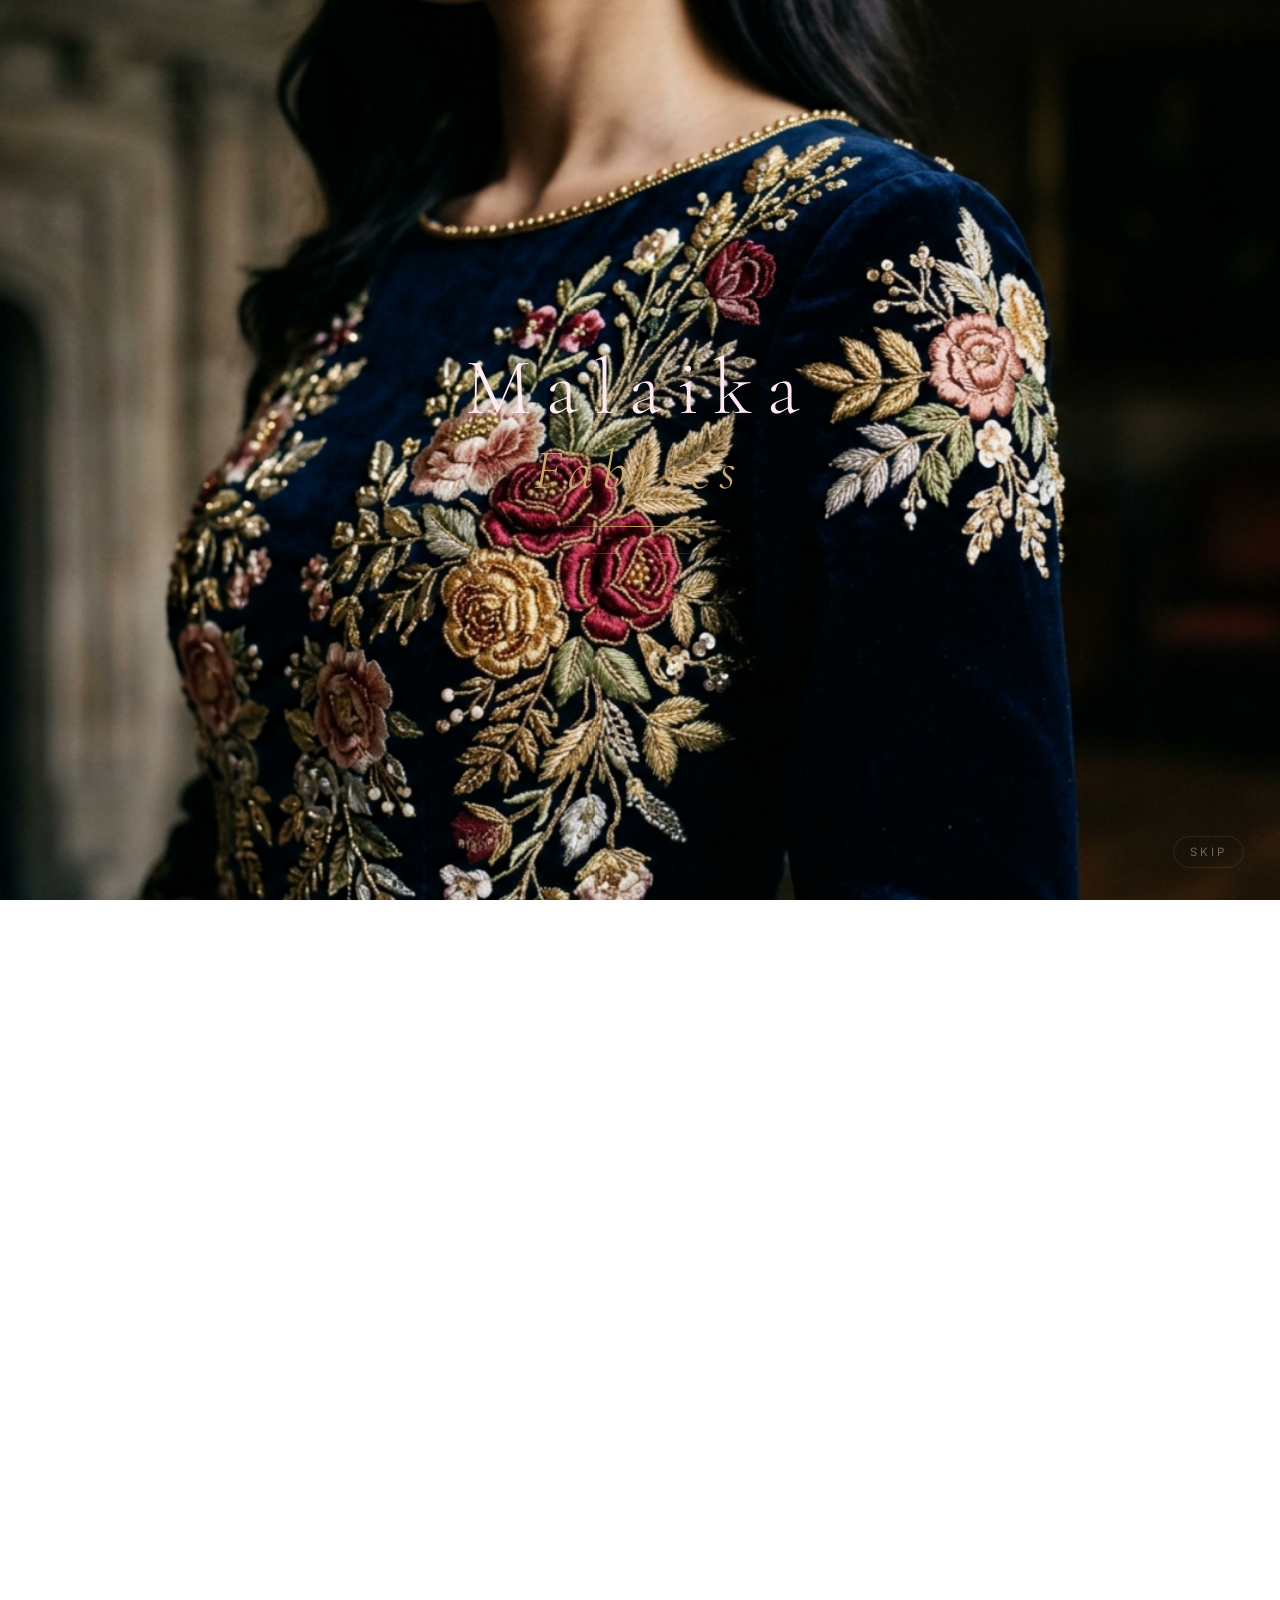
==== malaika-fabrics/index.html @ c1198654 "Add files via upload" ====
<!DOCTYPE html>
<html lang="en" dir="ltr">
<head>
  <meta charset="UTF-8" />
  <meta name="viewport" content="width=device-width, initial-scale=1.0" />
  <meta name="theme-color" content="#c94f7a" />

  <!-- SEO -->
  <title>Malaika Fabrics — Premium Women's 3-Piece Suits | Pinkest Blossom Collection</title>
  <meta name="description" content="Discover exquisite women's 3-piece suits by Malaika Fabrics. Shop our Pinkest Blossom collection of luxury embroidered, printed, and formal ensembles. Order via WhatsApp with Cash on Delivery." />
  <meta name="keywords" content="women's 3-piece suits, Pakistani fashion, embroidered suits, Malaika Fabrics, luxury women's clothing, shalwar kameez" />

  <!-- Open Graph -->
  <meta property="og:title"       content="Malaika Fabrics — Premium Women's Fashion" />
  <meta property="og:description" content="Exquisite women's 3-piece suits. Pinkest Blossom collection — crafted with luxury, worn with grace." />
  <meta property="og:type"        content="website" />
  <meta property="og:locale"      content="en_PK" />

  <!-- Preconnect Google Fonts -->
  <link rel="preconnect" href="https://fonts.googleapis.com" />
  <link rel="preconnect" href="https://fonts.gstatic.com" crossorigin />
  <link
    href="https://fonts.googleapis.com/css2?family=Cormorant+Garamond:ital,wght@0,300;0,400;0,500;1,300;1,400&family=Playfair+Display:wght@400;500;600&family=Inter:wght@300;400;500;600&display=swap"
    rel="stylesheet"
  />

  <!-- CSS — loaded in dependency order -->
  <link rel="stylesheet" href="css/variables.css" />
  <link rel="stylesheet" href="css/reset.css" />
  <link rel="stylesheet" href="css/intro.css" />
  <link rel="stylesheet" href="css/store.css" />
  <link rel="stylesheet" href="css/products.css" />
  <link rel="stylesheet" href="css/modal.css" />
  <link rel="stylesheet" href="css/order.css" />
  <link rel="stylesheet" href="css/responsive.css" />

  <!-- Favicon placeholder -->
  <link rel="icon" type="image/svg+xml" href="data:image/svg+xml,%3Csvg xmlns='http://www.w3.org/2000/svg' viewBox='0 0 32 32'%3E%3Ccircle cx='16' cy='16' r='15' fill='%23c94f7a' opacity='0.15' stroke='%23c94f7a' stroke-width='1.5'/%3E%3Ctext x='16' y='22' font-size='16' text-anchor='middle' fill='%23c94f7a' font-family='serif'%3EM%3C/text%3E%3C/svg%3E" />
</head>
<body>

<!-- ══════════════════════════════════════════════════════════
     INTRO — Full-screen animated reveal
═══════════════════════════════════════════════════════════ -->
<div id="intro" role="presentation" aria-hidden="true">
  
  <div class="intro__images" id="intro-images">
    <div class="intro__img-wrap active"><img src="assets/intro/intro_1.jpg" alt="" class="intro__img" /></div>
    <div class="intro__img-wrap"><img src="assets/intro/intro_2.jpg" alt="" class="intro__img" /></div>
    <div class="intro__img-wrap"><img src="assets/intro/intro_3.jpg" alt="" class="intro__img" /></div>
  </div>

  <!-- Ambient glow -->
  <div class="intro__glow" aria-hidden="true"></div>

  <!-- Center content -->
  <div class="intro__center">

    <!-- Elegant brand name reveal instead of logo -->
    <h1 class="intro__brand-text" aria-label="Malaika Fabrics">
      <span class="intro__brand-word">Malaika</span>
      <span class="intro__brand-word">Fabrics</span>
    </h1>

    <!-- Expanding line -->
    <div class="intro__line" aria-hidden="true"></div>

    <!-- Ornament row -->
    <div class="intro__ornament" aria-hidden="true">
      <div class="intro__ornament-line"></div>
      <div class="intro__ornament-diamond"></div>
      <div class="intro__ornament-line intro__ornament-line--right"></div>
    </div>

  </div>

  <!-- Skip button -->
  <button id="intro-skip" aria-label="Skip intro animation">Skip</button>
</div>


<!-- ══════════════════════════════════════════════════════════
     MAIN STORE
═══════════════════════════════════════════════════════════ -->
<div id="store">

  <!-- ── Navigation ── -->
  <header role="banner" class="header">
    <nav class="nav" aria-label="Main navigation">
      <a class="nav__logo" href="#" aria-label="Malaika Fabrics — Home">
        <div class="nav__logo-mark" aria-hidden="true">
          <svg viewBox="0 0 32 32" fill="none" xmlns="http://www.w3.org/2000/svg" width="20" height="20">
            <circle cx="16" cy="16" r="14" stroke="var(--theme-brand)" stroke-width="1" fill="none" opacity="0.6"/>
            <ellipse cx="16" cy="5"  rx="2" ry="4" fill="var(--theme-accent)" opacity="0.6" transform="rotate(0 16 16)"/>
            <ellipse cx="16" cy="5"  rx="2" ry="4" fill="var(--theme-accent)" opacity="0.5" transform="rotate(60 16 16)"/>
            <ellipse cx="16" cy="5"  rx="2" ry="4" fill="var(--theme-accent)" opacity="0.5" transform="rotate(120 16 16)"/>
            <ellipse cx="16" cy="5"  rx="2" ry="4" fill="var(--theme-accent)" opacity="0.4" transform="rotate(180 16 16)"/>
            <ellipse cx="16" cy="5"  rx="2" ry="4" fill="var(--theme-accent)" opacity="0.4" transform="rotate(240 16 16)"/>
            <ellipse cx="16" cy="5"  rx="2" ry="4" fill="var(--theme-accent)" opacity="0.4" transform="rotate(300 16 16)"/>
            <circle cx="16" cy="16" r="3" fill="var(--theme-brand)" opacity="0.8"/>
          </svg>
        </div>
        <span class="nav__brand">Malaika Fabrics</span>
      </a>

      <div class="nav__actions">
        <a class="nav__link" href="index.html">Home</a>
        <a class="nav__link" href="collections.html">Collections</a>
        <a class="nav__link" href="wholesale.html">Wholesale</a>
        <a class="nav__link" href="products.html">All Products</a>
        <a class="nav__link nav__link--primary" id="header-contact-wa" href="#">Contact Us</a>
      </div>
    </nav>
  </header>

  <!-- ── Hero Section ── -->
  <section class="hero" aria-label="Hero">
    
    <!-- Dynamic Slider injected via heroSlider.js -->
    <div class="hero__slider"></div>
    
    <!-- Slider Controls -->
    <div class="hero__controls">
      <button class="hero__arrow hero__arrow--prev" aria-label="Previous Outfit">
        <svg viewBox="0 0 24 24" fill="none" stroke="currentColor" stroke-width="1.5"><path d="M15 18l-6-6 6-6"/></svg>
      </button>
      <button class="hero__arrow hero__arrow--next" aria-label="Next Outfit">
        <svg viewBox="0 0 24 24" fill="none" stroke="currentColor" stroke-width="1.5"><path d="M9 18l6-6-6-6"/></svg>
      </button>
    </div>
    
    <!-- Ambient Dynamic Glow overlay -->
    <div class="hero__ambient-glow"></div>

    <!-- Floating petals decoration -->
    <div class="hero__petals" aria-hidden="true">
      <!-- Petals generated by CSS via pseudo-elements / inline styles -->
      <svg class="hero__petal" style="--petal-dur:16s;--petal-delay:0s;left:8%;width:18px;height:18px;top:-20px" viewBox="0 0 20 20" fill="none">
        <ellipse cx="10" cy="10" rx="5" ry="9" fill="#f8b4cf" opacity="0.7" transform="rotate(20 10 10)"/>
      </svg>
      <svg class="hero__petal" style="--petal-dur:19s;--petal-delay:2s;left:22%;width:12px;height:12px;top:-20px" viewBox="0 0 20 20" fill="none">
        <ellipse cx="10" cy="10" rx="5" ry="9" fill="#fcd5e5" opacity="0.6"/>
      </svg>
      <svg class="hero__petal" style="--petal-dur:14s;--petal-delay:4s;left:45%;width:22px;height:22px;top:-20px" viewBox="0 0 20 20" fill="none">
        <ellipse cx="10" cy="10" rx="5" ry="9" fill="#f08ab3" opacity="0.5" transform="rotate(-15 10 10)"/>
      </svg>
      <svg class="hero__petal" style="--petal-dur:21s;--petal-delay:1s;left:68%;width:14px;height:14px;top:-20px" viewBox="0 0 20 20" fill="none">
        <ellipse cx="10" cy="10" rx="5" ry="9" fill="#f8b4cf" opacity="0.65" transform="rotate(35 10 10)"/>
      </svg>
      <svg class="hero__petal" style="--petal-dur:17s;--petal-delay:6s;left:82%;width:20px;height:20px;top:-20px" viewBox="0 0 20 20" fill="none">
        <ellipse cx="10" cy="10" rx="5" ry="9" fill="#e06090" opacity="0.45" transform="rotate(-30 10 10)"/>
      </svg>
      <svg class="hero__petal" style="--petal-dur:23s;--petal-delay:3s;left:35%;width:10px;height:10px;top:-20px" viewBox="0 0 20 20" fill="none">
        <ellipse cx="10" cy="10" rx="5" ry="9" fill="#fcd5e5" opacity="0.55"/>
      </svg>
      <svg class="hero__petal" style="--petal-dur:15s;--petal-delay:9s;left:58%;width:16px;height:16px;top:-20px" viewBox="0 0 20 20" fill="none">
        <ellipse cx="10" cy="10" rx="5" ry="9" fill="#f8b4cf" opacity="0.6" transform="rotate(50 10 10)"/>
      </svg>
    </div>


  </section>

  <!-- ── Product Collection ── -->
  <main id="collection" role="main">
    <section class="collection" aria-label="Product collection">
      <!-- Section Header -->
      <div class="collection__header">
        <p class="collection__label">Pinkest Blossom</p>
        <h2 class="collection__title">Our 3-Piece Suits</h2>
        <p class="collection__subtitle">
          Each ensemble is thoughtfully crafted — from the delicate embroidery
          to the flowing dupatta — to make every woman feel extraordinary.
        </p>
      </div>

      <!-- Product Grid — populated by store.js -->
      <div
        class="product-grid"
        id="product-grid"
        role="list"
        aria-label="Available products"
      ></div>
    </section>
  </main>

  <!-- ── Footer ── -->
  <footer id="contact" class="footer" role="contentinfo">
    <div class="footer__3d-wrapper">
      <div class="footer__inner">
        <div class="footer__brand-col">
          <div class="footer__logo">
            <div class="footer__logo-mark" aria-hidden="true">
              <svg viewBox="0 0 28 28" fill="none" xmlns="http://www.w3.org/2000/svg" width="18" height="18">
                <circle cx="14" cy="14" r="12" stroke="var(--theme-brand)" stroke-width="1" fill="none" opacity="0.6"/>
                <ellipse cx="14" cy="5"  rx="1.8" ry="3.5" fill="var(--theme-accent)" opacity="0.7" transform="rotate(0 14 14)"/>
                <ellipse cx="14" cy="5"  rx="1.8" ry="3.5" fill="var(--theme-accent)" opacity="0.5" transform="rotate(60 14 14)"/>
                <ellipse cx="14" cy="5"  rx="1.8" ry="3.5" fill="var(--theme-accent)" opacity="0.5" transform="rotate(120 14 14)"/>
                <ellipse cx="14" cy="5"  rx="1.8" ry="3.5" fill="var(--theme-accent)" opacity="0.4" transform="rotate(180 14 14)"/>
                <ellipse cx="14" cy="5"  rx="1.8" ry="3.5" fill="var(--theme-accent)" opacity="0.4" transform="rotate(240 14 14)"/>
                <ellipse cx="14" cy="5"  rx="1.8" ry="3.5" fill="var(--theme-accent)" opacity="0.4" transform="rotate(300 14 14)"/>
              </svg>
            </div>
            <span class="footer__name">Malaika Fabrics</span>
          </div>
          <p class="footer__tagline">
            Premium women's fashion — crafted with elegance, delivered with care.
          </p>
        </div>

        <div class="footer__col">
          <p class="footer__heading">Navigation</p>
          <div class="footer__links">
            <a href="index.html" class="footer__link">Home</a>
            <a href="collections.html" class="footer__link">Collections</a>
            <a href="wholesale.html" class="footer__link">Wholesale</a>
            <a href="products.html" class="footer__link">All Products</a>
            <a href="contact.html" class="footer__link">Contact Us</a>
          </div>
        </div>

        <div class="footer__col footer__contact">
          <p class="footer__heading">Contact Us</p>
          <p>Order via WhatsApp for the fastest response.</p>
          <div class="footer__links">
            <a id="footer-email" href="mailto:hello@malaikafabrics.com" class="footer__link">hello@malaikafabrics.com</a>
            <a id="footer-wa" href="https://wa.me/923001234567" class="footer__link">WhatsApp Us</a>
          </div>
        </div>
      </div>

      <div class="footer__bottom">
        <span>© 2024 Malaika Fabrics. All rights reserved.</span>
        <span>Made with <span class="footer__heart">♥</span> for Pakistani fashion</span>
      </div>
    </div>
  </footer>

</div><!-- /store -->

<!-- ══════════════════════════════════════════════════════════
     FLOATING WHATSAPP BUTTON
═══════════════════════════════════════════════════════════ -->
<a id="floating-wa" class="floating-wa" href="#" target="_blank" rel="noopener noreferrer" aria-label="Chat with us on WhatsApp">
  <svg viewBox="0 0 24 24" fill="currentColor">
    <path d="M17.472 14.382c-.297-.149-1.758-.867-2.03-.967-.273-.099-.471-.148-.67.15-.197.297-.767.966-.94 1.164-.173.199-.347.223-.644.075-.297-.15-1.255-.463-2.39-1.475-.885-.788-1.482-1.761-1.653-2.059-.173-.297-.018-.458.13-.606.134-.133.298-.347.446-.52.149-.174.198-.298.298-.497.099-.198.05-.371-.025-.52-.075-.149-.669-1.612-.916-2.207-.242-.579-.487-.5-.669-.51-.173-.008-.371-.01-.57-.01-.198 0-.52.074-.792.372-.272.297-1.04 1.016-1.04 2.479 0 1.462 1.065 2.875 1.213 3.074.149.198 2.096 3.2 5.077 4.487.709.306 1.262.489 1.694.625.712.227 1.36.195 1.871.118.571-.085 1.758-.719 2.006-1.413.248-.694.248-1.289.173-1.413-.074-.124-.272-.198-.57-.347m-5.421 7.403h-.004a9.87 9.87 0 01-5.031-1.378l-.361-.214-3.741.98 1.002-3.649-.235-.374a9.86 9.86 0 01-1.51-5.26c.001-5.45 4.436-9.884 9.888-9.884 2.64 0 5.122 1.03 6.988 2.898a9.825 9.825 0 012.893 6.994c-.003 5.45-4.437 9.888-9.885 9.888m8.413-18.297A11.815 11.815 0 0012.05 0C5.495 0 .16 5.333.158 11.892c0 2.096.547 4.142 1.588 5.945L.057 24l6.305-1.654a11.882 11.882 0 005.683 1.448h.005c6.554 0 11.89-5.332 11.893-11.893a11.821 11.821 0 00-3.48-8.413z"/>
  </svg>
</a>


<!-- ══════════════════════════════════════════════════════════
     PRODUCT DETAIL MODAL
═══════════════════════════════════════════════════════════ -->
<div
  id="product-modal-backdrop"
  class="modal-backdrop"
  role="dialog"
  aria-modal="true"
  aria-label="Product details"
>
  <div class="modal" role="document">
    <!-- Populated dynamically by productModal.js -->
  </div>
</div>


<!-- ══════════════════════════════════════════════════════════
     ORDER FORM OVERLAY
═══════════════════════════════════════════════════════════ -->
<div
  id="order-overlay"
  class="order-overlay"
  role="dialog"
  aria-modal="true"
  aria-label="Place your order"
>
  <div class="order-panel" role="document">
    <!-- Populated dynamically by order.js -->
  </div>
</div>


<!-- ══════════════════════════════════════════════════════════
     SCRIPTS — loaded in dependency order
═══════════════════════════════════════════════════════════ -->
<script src="js/config.js"></script>
<script src="js/products.js"></script>
<script src="js/productModal.js"></script>
<script src="js/order.js"></script>
<script src="js/store.js"></script>
<script src="js/heroSlider.js"></script>
<script src="js/intro.js"></script>

<!-- Footer link update from config -->
<script>
  (function() {
    const cfg = window.MF_CONFIG;
    if (!cfg) return;
    
    const waUrl = `https://wa.me/${cfg.WHATSAPP_NUMBER_LINK}?text=${encodeURIComponent(cfg.WHATSAPP_MESSAGE)}`;

    const waLink = document.getElementById('footer-wa');
    if (waLink) {
      waLink.href = waUrl;
      waLink.textContent = cfg.WHATSAPP_NUMBER_DISPLAY;
    }
    const headerWaLink = document.getElementById('header-contact-wa');
    if (headerWaLink) {
      headerWaLink.href = waUrl;
    }
    const floatingWaLink = document.getElementById('floating-wa');
    if (floatingWaLink) {
      floatingWaLink.href = waUrl;
    }
    const emailLink = document.getElementById('footer-email');
    if (emailLink && cfg.STORE_EMAIL) {
      emailLink.href = `mailto:${cfg.STORE_EMAIL}`;
      emailLink.textContent = cfg.STORE_EMAIL;
    }
  })();
</script>

</body>
</html>
---- malaika-fabrics/css/variables.css ----
/* ============================================================
   MALAIKA FABRICS — Design Tokens
   Pinkest Blossom Theme
   ============================================================ */

:root {
  /* ── Pinkest Blossom Palette ── */
  --pink-50:  #fff5f8;
  --pink-100: #ffeaf1;
  --pink-200: #fcd5e5;
  --pink-300: #f8b4cf;
  --pink-400: #f08ab3;
  --pink-500: #e06090;
  --pink-600: #c94f7a;
  --pink-700: #a83762;

  /* ── Gold / Warm Accent ── */
  --gold-light:  #e8d5a3;
  --gold:        #c9a96e;
  --gold-dark:   #a8833a;

  /* ── Neutral / Dark ── */
  --charcoal:    #1a1218;
  --dark:        #0d0a0c;
  --gray-800:    #2d2630;
  --gray-600:    #5c525a;
  --gray-400:    #9c8fa0;
  --gray-200:    #e8e0eb;
  --gray-100:    #f5f0f7;
  --white:       #ffffff;

  /* ── Semantic Tokens ── */
  --color-bg:          var(--white);
  --color-surface:     var(--pink-50);
  --color-brand:       var(--pink-600);
  --color-brand-light: var(--pink-300);
  --color-accent:      var(--gold);
  --color-text:        var(--charcoal);
  --color-text-muted:  var(--gray-600);
  --color-border:      var(--pink-200);

  /* ── Dynamic Theme Variables (Updated by JS) ── */
  --theme-bg:          var(--pink-50);
  --theme-surface-light: var(--pink-100);
  --theme-surface-dark:  var(--charcoal);
  --theme-glow-color:  rgba(201, 79, 122, 0.22);
  --theme-glow-strong: rgba(201, 79, 122, 0.45);
  --theme-accent:      var(--gold);
  --theme-brand:       var(--pink-600);
  --theme-text-primary: var(--charcoal);
  --theme-text-secondary: var(--gray-600);
  --theme-border:      var(--pink-200);
  --theme-header-bg:   rgba(255, 235, 242, 0.88);
  --theme-header-gradient: rgba(252, 220, 233, 0.6);

  /* ── Glow ── */
  --glow-soft:   0 0 24px 0 rgba(201, 79, 122, 0.14),
                 0 0 48px 0 rgba(201, 79, 122, 0.07);
  --glow-hover:  0 0 32px 4px rgba(201, 79, 122, 0.30),
                 0 0 64px 8px rgba(201, 79, 122, 0.15),
                 0 8px 32px rgba(0, 0, 0, 0.10);

  /* ── Typography ── */
  --font-serif:     'Cormorant Garamond', 'Georgia', serif;
  --font-display:   'Playfair Display', 'Georgia', serif;
  --font-body:      'Inter', -apple-system, BlinkMacSystemFont, sans-serif;

  /* ── Spacing ── */
  --space-xs:   4px;
  --space-sm:   8px;
  --space-md:   16px;
  --space-lg:   24px;
  --space-xl:   40px;
  --space-2xl:  64px;
  --space-3xl:  96px;

  /* ── Border Radius ── */
  --radius-sm:  6px;
  --radius-md:  12px;
  --radius-lg:  20px;
  --radius-xl:  32px;
  --radius-pill: 9999px;

  /* ── Transitions ── */
  --ease-out:      cubic-bezier(0.22, 1, 0.36, 1);
  --ease-in-out:   cubic-bezier(0.45, 0, 0.55, 1);
  --ease-spring:   cubic-bezier(0.34, 1.56, 0.64, 1);
  --duration-fast: 200ms;
  --duration-mid:  350ms;
  --duration-slow: 600ms;

  /* ── Z-index Layers ── */
  --z-base:    1;
  --z-card:    10;
  --z-nav:     100;
  --z-modal:   200;
  --z-overlay: 300;
  --z-intro:   400;
}
---- malaika-fabrics/css/intro.css ----
/* ============================================================
   MALAIKA FABRICS — Animated Intro
   Premium Masked Reveal + Light Sweep + Cinematic Exit
   ============================================================ */

/* ── Intro Overlay ── */
#intro {
  position: fixed;
  inset: 0;
  z-index: 9999;
  background: var(--dark);
  display: flex;
  flex-direction: column;
  align-items: center;
  justify-content: center;
  overflow: hidden;
  will-change: clip-path, transform;
}

/* Premium exit: clip-path curtain lift + subtle depth movement
   The store is already rendered underneath — this reveals it */
#intro.intro-exit {
  animation: introExitReveal 1.2s cubic-bezier(0.65, 0, 0.35, 1) forwards;
  pointer-events: none;
}

@keyframes introExitReveal {
  0% {
    clip-path: inset(0 0 0 0);
    transform: translateY(0) scale(1);
    opacity: 1;
  }
  50% {
    clip-path: inset(0 0 40% 0);
    transform: translateY(-2%) scale(1.01);
    opacity: 0.8;
  }
  100% {
    clip-path: inset(0 0 100% 0);
    transform: translateY(-5%) scale(1.03);
    opacity: 0.3;
  }
}

/* ── Cinematic Image Sequence ── */
.intro__images {
  position: absolute;
  inset: 0;
  overflow: hidden;
  z-index: 1;
  background: var(--dark);
}

/* Base: hidden, waiting for reveal */
.intro__img-wrap {
  position: absolute;
  inset: 0;
  visibility: hidden;
  z-index: 1;
}

/* Visible state — no animation (for initial load of first image) */
.intro__img-wrap.active {
  visibility: visible;
  z-index: 2;
}

/* Premium clip-path reveal for subsequent images (applied by JS) */
.intro__img-wrap.intro-entering {
  animation: introImgClipReveal 1.3s cubic-bezier(0.65, 0, 0.35, 1) both;
}

@keyframes introImgClipReveal {
  0% {
    clip-path: inset(0 100% 0 0);
  }
  100% {
    clip-path: inset(0 0 0 0);
  }
}

/* Counter-parallax movement on the image during reveal */
.intro__img-wrap.intro-entering .intro__img {
  animation: introImgParallax 1.8s cubic-bezier(0.2, 0.8, 0.2, 1) both;
}

@keyframes introImgParallax {
  0% {
    transform: scale(1.12) translateX(4%);
  }
  100% {
    transform: scale(1.02);
  }
}

/* Exiting image: subtle shift away */
.intro__img-wrap.intro-exiting {
  visibility: visible;
  z-index: 1;
  animation: introImgExit 1s cubic-bezier(0.4, 0, 0.2, 1) both;
}

@keyframes introImgExit {
  0% {
    transform: scale(1) translateX(0);
    opacity: 1;
  }
  100% {
    transform: scale(0.98) translateX(-3%);
    opacity: 0.4;
  }
}

.intro__img {
  width: 100%;
  height: 100%;
  object-fit: cover;
  object-position: center 20%;
  transform: scale(1.02);
}

/* ── Ambient radial glow ── */
.intro__glow {
  position: absolute;
  width: 600px;
  height: 600px;
  border-radius: 50%;
  background: radial-gradient(circle, rgba(201,79,122,0.22) 0%, rgba(201,79,122,0.06) 50%, transparent 70%);
  animation: glowPulse 4s ease-in-out infinite;
  pointer-events: none;
}

@keyframes glowPulse {
  0%,100% { transform: scale(1); opacity: 0.7; }
  50%      { transform: scale(1.12); opacity: 1; }
}

/* ── Intro Center Content ── */
.intro__center {
  position: relative;
  display: flex;
  flex-direction: column;
  align-items: center;
  gap: var(--space-lg);
  text-align: center;
  z-index: 2;
}

/* ══════════════════════════════════════════════
   PREMIUM MASKED REVEAL — Brand Name Animation
   clip-path directional wipe → tracking expand → light sweep
══════════════════════════════════════════════ */

.intro__brand-text {
  display: flex;
  flex-direction: column;
  align-items: center;
  gap: 8px;
  margin: 0;
}

/* Each word: masked clip-path reveal from left */
.intro__brand-word {
  font-family: var(--font-serif);
  font-size: clamp(3rem, 8vw, 5rem);
  font-weight: 300;
  line-height: 1.1;
  color: var(--pink-100);
  letter-spacing: 0.06em;
  position: relative;
  overflow: hidden;
  display: inline-block;

  /* Start fully clipped (hidden from left) */
  clip-path: inset(0 100% 0 0);
  animation: maskedReveal 1.2s cubic-bezier(0.65, 0, 0.35, 1) forwards;
}

/* Stagger: "Malaika" first, then "Fabrics" */
.intro__brand-word:nth-child(1) {
  animation-delay: 0.5s;
}

.intro__brand-word:nth-child(2) {
  font-style: italic;
  font-size: clamp(2rem, 5vw, 3.5rem);
  color: var(--gold);
  animation-delay: 0.9s;
}

/* Masked directional reveal via clip-path + letter-spacing settle */
@keyframes maskedReveal {
  0% {
    clip-path: inset(0 100% 0 0);
    letter-spacing: 0.06em;
  }
  60% {
    clip-path: inset(0 0% 0 0);
    letter-spacing: 0.06em;
  }
  100% {
    clip-path: inset(0 0% 0 0);
    letter-spacing: 0.18em;
  }
}

/* Luminous light sweep across the text after reveal */
.intro__brand-word::after {
  content: '';
  position: absolute;
  inset: 0;
  background: linear-gradient(
    105deg,
    transparent 0%,
    transparent 35%,
    rgba(255, 255, 255, 0.45) 45%,
    rgba(255, 255, 255, 0.6) 50%,
    rgba(255, 255, 255, 0.45) 55%,
    transparent 65%,
    transparent 100%
  );
  transform: translateX(-120%);
  animation: lightSweep 0.8s cubic-bezier(0.4, 0, 0.2, 1) forwards;
  pointer-events: none;
}

.intro__brand-word:nth-child(1)::after {
  animation-delay: 1.4s;
}

.intro__brand-word:nth-child(2)::after {
  animation-delay: 1.7s;
}

@keyframes lightSweep {
  0% {
    transform: translateX(-120%);
  }
  100% {
    transform: translateX(120%);
  }
}

/* ── Divider line ── */
.intro__line {
  width: 0;
  height: 1px;
  background: linear-gradient(90deg, transparent, var(--gold), transparent);
  animation: lineExpand 0.8s var(--ease-out) 1.5s forwards;
}

@keyframes lineExpand {
  to { width: 160px; }
}

/* ── Thin ornamental bracket lines ── */
.intro__ornament {
  display: flex;
  align-items: center;
  gap: var(--space-md);
  opacity: 0;
  animation: fadeInSubtle 0.8s ease 1.8s forwards;
}

.intro__ornament-line {
  width: 40px;
  height: 1px;
  background: linear-gradient(90deg, transparent, rgba(201,169,110,0.6));
}

.intro__ornament-line--right {
  background: linear-gradient(90deg, rgba(201,169,110,0.6), transparent);
}

.intro__ornament-diamond {
  width: 5px;
  height: 5px;
  background: var(--gold);
  transform: rotate(45deg);
}

@keyframes fadeInSubtle {
  to { opacity: 0.9; }
}

/* ── Skip Button ── */
#intro-skip {
  position: absolute;
  bottom: 32px;
  right: 36px;
  font-family: var(--font-body);
  font-size: 0.72rem;
  letter-spacing: 0.25em;
  text-transform: uppercase;
  color: rgba(255,255,255,0.4);
  cursor: pointer;
  transition: color var(--duration-fast) ease, border-color var(--duration-fast) ease;
  z-index: 10;
  padding: 8px 16px;
  border: 1px solid rgba(255,255,255,0.1);
  border-radius: var(--radius-pill);
  background: transparent;
  opacity: 0;
  animation: fadeInSubtle 0.8s ease 1.2s forwards;
}

#intro-skip:hover {
  color: rgba(255,255,255,0.85);
  border-color: rgba(255,255,255,0.3);
}
---- malaika-fabrics/css/store.css ----
/* ============================================================
   MALAIKA FABRICS — Main Store Layout
   ============================================================ */

/* ── Store wrapper (hidden until intro done) ── */
#store {
  opacity: 0;
  min-height: 100vh;
  background: var(--theme-bg);
  transition: opacity 0.8s ease, background 2s var(--ease-in-out);
}

#store.store--visible {
  opacity: 1;
}

/* ══════════════════════════════════════════════
   NAVIGATION — Dynamic Theme-Responsive Header
══════════════════════════════════════════════ */
.header {
  position: sticky;
  top: 0;
  z-index: var(--z-nav);
}

.nav {
  position: relative;
  z-index: var(--z-nav);
  padding: var(--space-md) var(--space-xl);
  display: flex;
  align-items: center;
  justify-content: space-between;

  /* Dynamic themed background — NOT plain white */
  background:
    linear-gradient(
      180deg,
      var(--theme-header-bg, rgba(255, 255, 255, 0.85)) 0%,
      var(--theme-header-gradient, rgba(255, 255, 255, 0.6)) 100%
    );
  backdrop-filter: blur(24px) saturate(1.4);
  -webkit-backdrop-filter: blur(24px) saturate(1.4);

  /* Subtle glow from the active theme along the bottom */
  border-bottom: 1px solid var(--theme-border);
  box-shadow:
    0 1px 0 0 var(--theme-border),
    0 4px 20px -4px var(--theme-glow-color),
    inset 0 -1px 0 0 rgba(255,255,255,0.1);

  transition:
    background 2s var(--ease-in-out),
    box-shadow 2s var(--ease-in-out),
    border-color 2s var(--ease-in-out);
}

.nav--scrolled {
  box-shadow:
    0 4px 32px var(--theme-glow-color),
    0 1px 0 0 var(--theme-border),
    inset 0 -1px 0 0 rgba(255,255,255,0.08);
}

.nav__logo {
  display: flex;
  align-items: center;
  gap: var(--space-sm);
}

.nav__logo-mark {
  width: 38px;
  height: 38px;
  border-radius: 50%;
  border: 1.5px solid var(--theme-brand);
  display: flex;
  align-items: center;
  justify-content: center;
  background: linear-gradient(135deg, var(--theme-surface-light), var(--theme-bg));
  box-shadow: 0 0 12px var(--theme-glow-color);
  transition: all 2s var(--ease-in-out);
}

.nav__logo-mark svg {
  width: 20px;
  height: 20px;
}

.nav__brand {
  font-family: var(--font-serif);
  font-size: 1.4rem;
  font-weight: 700;
  font-style: italic;
  letter-spacing: 0.12em;
  color: #000000;
  position: relative;
  text-shadow: 0 0 10px var(--theme-glow-color), 0 0 20px var(--theme-brand);
  transition: color 2s var(--ease-in-out), text-shadow 2s var(--ease-in-out);
  animation: headerBrandNeonPulse 4s ease-in-out infinite alternate;
}

@keyframes headerBrandNeonPulse {
  0% {
    text-shadow: 0 0 8px var(--theme-glow-color), 0 0 15px var(--theme-brand);
    opacity: 0.9;
  }
  100% {
    text-shadow: 0 0 25px var(--theme-glow-color), 0 0 45px var(--theme-brand), 0 0 60px var(--theme-brand);
    opacity: 1;
  }
}

.nav__actions {
  display: flex;
  align-items: center;
  gap: var(--space-sm);
}

/* ── Nav Links — Clear, Readable, Premium Glow ── */
.nav__link {
  font-family: var(--font-body);
  font-size: 0.82rem;
  font-weight: 600;
  letter-spacing: 0.14em;
  text-transform: uppercase;
  color: var(--theme-text-primary);
  position: relative;
  padding: 10px 18px;
  border-radius: var(--radius-pill);
  background: transparent;
  border: 1px solid transparent;
  text-shadow: 0 0 16px var(--theme-glow-color);

  /* Luminous ambient glow in normal state */
  box-shadow: 0 0 8px var(--theme-glow-color);

  transition:
    color 2s var(--ease-in-out),
    background 0.35s ease,
    box-shadow 0.35s ease,
    border-color 0.35s ease,
    text-shadow 0.35s ease,
    transform 0.25s ease;
}

/* Hover: luminous bloom */
.nav__link:hover {
  color: var(--theme-brand);
  background: rgba(255, 255, 255, 0.25);
  border-color: var(--theme-brand);
  box-shadow:
    0 0 24px var(--theme-glow-color),
    0 0 48px var(--theme-glow-color),
    inset 0 0 12px var(--theme-glow-color);
  text-shadow: 0 0 20px var(--theme-glow-color);
  transform: translateY(-1px);
}

/* Active/current page — slightly stronger emphasis */
.nav__link--active,
.nav__link--primary {
  color: var(--theme-brand);
  font-weight: 700;
  border-color: var(--theme-brand);
  background: rgba(255, 255, 255, 0.15);
  box-shadow:
    0 0 16px var(--theme-glow-color),
    0 0 32px var(--theme-glow-color);
}

/* ══════════════════════════════════════════════
   HERO SECTION
══════════════════════════════════════════════ */
.hero {
  position: relative;
  min-height: 85vh;
  display: flex;
  align-items: center;
  justify-content: center;
  overflow: hidden;
  background: var(--theme-bg);
  transition: background 2s var(--ease-in-out);
}

.hero__ambient-glow {
  position: absolute;
  inset: 0;
  pointer-events: none;
  background: radial-gradient(circle at 50% 50%, var(--theme-glow-color) 0%, transparent 60%);
  transition: background 2s var(--ease-in-out);
  z-index: 1;
}

.hero__slider {
  position: absolute;
  inset: 0;
  z-index: 1;
  overflow: hidden;
}

/* ── Hero Slide — Base State (hidden) ── */
.hero__slide {
  position: absolute;
  inset: 0;
  opacity: 0;
  pointer-events: none;
  z-index: 1;
  will-change: clip-path, transform, opacity;
}

/* ── Active State — fully visible ── */
.hero__slide.active {
  opacity: 1;
  pointer-events: auto;
  z-index: 3;
}

/* ── Hero Image — Ken Burns slow zoom on active ── */
.hero__slide-img {
  width: 100%;
  height: 100%;
  object-fit: cover;
  object-position: center 35%;
  transform: scale(1.06);
  transition: transform 8s cubic-bezier(0.25, 0.46, 0.45, 0.94);
}

.hero__slide.active .hero__slide-img {
  transform: scale(1);
}

/* ══════════════════════════════════════════════
   PREMIUM HERO TRANSITIONS — Directional Slide
   Single, polished, clean transition system.
══════════════════════════════════════════════ */

/* ── NEXT DIRECTION ── */
.hero__slide.entering[data-dir="next"] {
  animation: heroEnterNext 0.7s cubic-bezier(0.25, 1, 0.5, 1) forwards;
}
.hero__slide.exiting[data-dir="next"] {
  z-index: 2;
  pointer-events: none;
  animation: heroExitNext 0.7s cubic-bezier(0.25, 1, 0.5, 1) forwards;
}

@keyframes heroEnterNext {
  0% { transform: scale(1.05) translateX(3%); opacity: 0; filter: blur(2px); }
  100% { transform: scale(1) translateX(0); opacity: 1; filter: blur(0px); }
}

@keyframes heroExitNext {
  0% { transform: scale(1) translateX(0); opacity: 1; }
  100% { transform: scale(0.97) translateX(-2%); opacity: 0; }
}

/* ── PREVIOUS DIRECTION ── */
.hero__slide.entering[data-dir="prev"] {
  animation: heroEnterPrev 0.7s cubic-bezier(0.25, 1, 0.5, 1) forwards;
}
.hero__slide.exiting[data-dir="prev"] {
  z-index: 2;
  pointer-events: none;
  animation: heroExitPrev 0.7s cubic-bezier(0.25, 1, 0.5, 1) forwards;
}

@keyframes heroEnterPrev {
  0% { transform: scale(1.05) translateX(-3%); opacity: 0; filter: blur(2px); }
  100% { transform: scale(1) translateX(0); opacity: 1; filter: blur(0px); }
}

@keyframes heroExitPrev {
  0% { transform: scale(1) translateX(0); opacity: 1; }
  100% { transform: scale(0.97) translateX(2%); opacity: 0; }
}

/* ══════════════════════════════════════════════
   HERO TEXT — Synchronized with image transitions
══════════════════════════════════════════════ */

.hero__slide.entering[data-dir="next"] .hero__content {
  animation: textEnterNext 0.7s cubic-bezier(0.25, 1, 0.5, 1) forwards;
}
.hero__slide.exiting[data-dir="next"] .hero__content {
  animation: textExitNext 0.7s cubic-bezier(0.25, 1, 0.5, 1) forwards;
}
@keyframes textEnterNext {
  0% { transform: translateX(12px); opacity: 0; }
  100% { transform: translateX(0); opacity: 1; }
}
@keyframes textExitNext {
  0% { transform: translateX(0); opacity: 1; }
  100% { transform: translateX(-12px); opacity: 0; }
}

.hero__slide.entering[data-dir="prev"] .hero__content {
  animation: textEnterPrev 0.7s cubic-bezier(0.25, 1, 0.5, 1) forwards;
}
.hero__slide.exiting[data-dir="prev"] .hero__content {
  animation: textExitPrev 0.7s cubic-bezier(0.25, 1, 0.5, 1) forwards;
}
@keyframes textEnterPrev {
  0% { transform: translateX(-12px); opacity: 0; }
  100% { transform: translateX(0); opacity: 1; }
}
@keyframes textExitPrev {
  0% { transform: translateX(0); opacity: 1; }
  100% { transform: translateX(12px); opacity: 0; }
}

/* ══════════════════════════════════════════════
   HERO CONTROLS (ARROWS)
══════════════════════════════════════════════ */
.hero__controls {
  position: absolute;
  top: 50%;
  left: 0;
  right: 0;
  transform: translateY(-50%);
  display: flex;
  justify-content: space-between;
  padding: 0 clamp(var(--space-sm), 4vw, var(--space-2xl));
  z-index: 50; /* Ensure they are above everything */
  pointer-events: none; /* Let clicks pass through empty space */
}

.hero__arrow {
  width: clamp(44px, 5vw, 64px);
  height: clamp(44px, 5vw, 64px);
  border-radius: 50%;
  background: rgba(255, 255, 255, 0.08);
  backdrop-filter: blur(12px);
  -webkit-backdrop-filter: blur(12px);
  border: 1px solid rgba(255, 255, 255, 0.2);
  display: flex;
  align-items: center;
  justify-content: center;
  color: white;
  pointer-events: auto;
  cursor: pointer;
  box-shadow: 0 0 16px var(--theme-glow-color);
  transition: all 0.4s var(--ease-out);
}

.hero__arrow svg {
  width: 24px;
  height: 24px;
  opacity: 0.8;
  transition: opacity 0.3s ease;
}

.hero__arrow:hover {
  background: rgba(255, 255, 255, 0.15);
  border-color: rgba(255, 255, 255, 0.35);
  box-shadow: 0 0 28px var(--theme-glow-strong);
  transform: scale(1.05);
}

.hero__arrow:hover svg {
  opacity: 1;
}

.hero__arrow:active {
  transform: scale(0.95);
}



.hero__petals {
  position: absolute;
  inset: 0;
  pointer-events: none;
  overflow: hidden;
}

.hero__petal {
  position: absolute;
  opacity: 0;
  animation: petalFloat var(--petal-dur, 12s) var(--petal-delay, 0s) ease-in-out infinite;
}

@keyframes petalFloat {
  0%   { opacity: 0; transform: translateY(-60px) rotate(0deg); }
  10%  { opacity: 0.55; }
  90%  { opacity: 0.4; }
  100% { opacity: 0; transform: translateY(100vh) rotate(360deg); }
}

.hero__content {
  position: relative;
  z-index: 2;
  display: flex;
  flex-direction: column;
  align-items: center;
  gap: var(--space-lg);
  text-align: center;
  padding: var(--space-3xl) var(--space-xl);
}

/* ── Ornamental top ── */
.hero__ornament {
  display: flex;
  align-items: center;
  gap: var(--space-md);
  color: var(--gold);
  font-size: 0.68rem;
  letter-spacing: 0.38em;
  text-transform: uppercase;
  opacity: 0.9;
}

.hero__ornament-line {
  width: 32px;
  height: 1px;
  background: linear-gradient(90deg, transparent, var(--gold));
}

.hero__ornament-line--right {
  background: linear-gradient(90deg, var(--gold), transparent);
}

/* ── Calligraphic brand heading ── */
.hero__brand {
  font-family: var(--font-serif);
  font-size: clamp(3.5rem, 9vw, 8rem);
  font-weight: 300;
  line-height: 1.05;
  letter-spacing: 0.06em;
  color: var(--theme-text-primary);
  position: relative;
  transition: color 2s var(--ease-in-out);
}

.hero__brand span {
  display: block;
  font-style: italic;
  font-size: clamp(2rem, 5vw, 4rem);
  font-weight: 300;
  letter-spacing: 0.18em;
  color: var(--theme-brand);
  transition: color 2s var(--ease-in-out);
}

/* ── Subtle divider ── */
.hero__divider {
  width: 100px;
  height: 1.5px;
  background: linear-gradient(90deg, transparent, var(--theme-brand), transparent);
  transition: background 2s var(--ease-in-out);
}

/* ── Intro desc ── */
.hero__desc {
  font-family: var(--font-body);
  font-size: 0.88rem;
  letter-spacing: 0.12em;
  color: var(--theme-text-secondary);
  max-width: 440px;
  line-height: 1.9;
  transition: color 2s var(--ease-in-out);
}

/* ── Scroll indicator ── */
.hero__scroll {
  display: flex;
  flex-direction: column;
  align-items: center;
  gap: var(--space-sm);
  margin-top: var(--space-lg);
  cursor: pointer;
  text-decoration: none;
  position: relative;
  transition: transform 0.3s ease;
}

.hero__scroll:hover {
  transform: translateY(2px);
}

.hero__scroll:hover .hero__scroll-text {
  text-shadow: 0 0 12px var(--theme-glow-strong), 0 0 24px var(--theme-brand);
  color: var(--theme-brand);
}

.hero__scroll-line {
  width: 1.5px;
  height: 48px;
  background: linear-gradient(180deg, var(--theme-brand), transparent);
  animation: scrollPulse 2s ease-in-out infinite;
  transition: background 2s var(--ease-in-out), box-shadow 0.3s ease;
}

.hero__scroll:hover .hero__scroll-line {
  box-shadow: 0 0 10px var(--theme-glow-strong);
}

@keyframes scrollPulse {
  0%,100% { opacity: 0.5; transform: scaleY(1); }
  50%      { opacity: 1;   transform: scaleY(1.1); box-shadow: 0 0 8px var(--theme-glow-color); }
}

.hero__scroll-text {
  font-size: 0.62rem;
  letter-spacing: 0.3em;
  text-transform: uppercase;
  color: var(--theme-text-primary);
  opacity: 0.7;
  transition: color 2s var(--ease-in-out), text-shadow 0.3s ease, opacity 0.3s ease;
}

/* ══════════════════════════════════════════════
   COLLECTION SECTION HEADER
══════════════════════════════════════════════ */
.collection {
  padding: var(--space-3xl) var(--space-xl);
  max-width: 1400px;
  margin: 0 auto;
}

.collection__header {
  text-align: center;
  margin-bottom: var(--space-2xl);
}

.collection__label {
  font-size: 0.7rem;
  letter-spacing: 0.42em;
  text-transform: uppercase;
  color: var(--theme-brand);
  font-weight: 500;
  margin-bottom: var(--space-md);
  transition: color 2s var(--ease-in-out);
}

.collection__title {
  font-family: var(--font-serif);
  font-size: clamp(2rem, 4vw, 3.2rem);
  font-weight: 400;
  color: var(--theme-text-primary);
  line-height: 1.2;
  margin-bottom: var(--space-md);
  transition: color 2s var(--ease-in-out);
}

.collection__subtitle {
  font-size: 0.9rem;
  color: var(--theme-text-secondary);
  max-width: 520px;
  margin: 0 auto;
  line-height: 1.8;
  letter-spacing: 0.04em;
  transition: color 2s var(--ease-in-out);
}

/* ══════════════════════════════════════════════
   3D-STYLE INTERACTIVE FOOTER
══════════════════════════════════════════════ */
.footer {
  margin-top: var(--space-3xl);
  padding: 0 var(--space-xl) var(--space-xl);
  perspective: 1200px;
}

.footer__3d-wrapper {
  position: relative;
  background: rgba(30, 30, 30, 0.4);
  backdrop-filter: blur(20px);
  -webkit-backdrop-filter: blur(20px);
  border-radius: var(--radius-xl);
  padding: var(--space-2xl) var(--space-2xl) var(--space-xl);
  color: rgba(255,255,255,0.7);
  box-shadow: 
    0 40px 100px -20px rgba(0,0,0,0.8),
    0 10px 40px -10px var(--theme-glow-color),
    0 0 0 1px rgba(255,255,255,0.05) inset,
    inset 0 30px 60px -30px rgba(255,255,255,0.1);
  transform: rotateX(2deg) translateY(10px);
  transform-style: preserve-3d;
  transition: transform 0.6s var(--ease-spring), background 2s var(--ease-in-out), box-shadow 2s var(--ease-in-out);
  max-width: 1400px;
  margin: 0 auto;
  border-top: 1px solid var(--theme-brand);
  border-bottom: 4px solid var(--theme-brand);
  background: linear-gradient(180deg, rgba(20,20,20,0.6) 0%, rgba(10,10,10,0.9) 100%);
}

.footer:hover .footer__3d-wrapper {
  transform: rotateX(0deg) translateY(0);
  box-shadow: 
    0 -5px 30px var(--theme-glow-color),
    inset 0 1px 1px rgba(255,255,255,0.12),
    0 30px 60px rgba(0,0,0,0.5);
  border-top: 1px solid var(--theme-accent);
}

.footer__inner {
  display: grid;
  grid-template-columns: 2fr 1fr 1fr;
  gap: var(--space-3xl);
  align-items: start;
  transform: translateZ(20px);
}

.footer__brand-col {
  display: flex;
  flex-direction: column;
  gap: var(--space-md);
}

.footer__logo {
  display: flex;
  align-items: center;
  gap: var(--space-sm);
}

.footer__logo-mark {
  width: 42px;
  height: 42px;
  border-radius: 50%;
  background: rgba(255,255,255,0.03);
  border: 1px solid rgba(255,255,255,0.1);
  display: flex;
  align-items: center;
  justify-content: center;
  box-shadow: inset 0 2px 4px rgba(0,0,0,0.5);
}

.footer__name {
  font-family: var(--font-serif);
  font-size: 2.2rem;
  font-weight: 700;
  font-style: italic;
  color: var(--white);
  letter-spacing: 0.05em;
  position: relative;
  display: inline-block;
  animation: footerNeonTextBreath 3s ease-in-out infinite alternate;
}

@keyframes footerNeonTextBreath {
  0% {
    text-shadow: 0 0 10px var(--theme-glow-color), 0 0 20px var(--theme-brand);
  }
  100% {
    text-shadow: 0 0 20px var(--theme-glow-color), 0 0 40px var(--theme-brand), 0 0 60px var(--theme-brand);
  }
}

.footer__tagline {
  font-size: 0.85rem;
  line-height: 1.7;
  color: rgba(255,255,255,0.6);
  letter-spacing: 0.03em;
  max-width: 320px;
}

.footer__col {
  display: flex;
  flex-direction: column;
  gap: var(--space-sm);
}

.footer__heading {
  font-size: 0.75rem;
  letter-spacing: 0.3em;
  text-transform: uppercase;
  color: var(--white);
  margin-bottom: var(--space-sm);
  font-weight: 600;
  opacity: 0.9;
}

.footer__links {
  display: flex;
  flex-direction: column;
  gap: var(--space-sm);
}

.footer__link {
  font-size: 0.9rem;
  color: rgba(255,255,255,0.5);
  transition: color 0.3s ease, transform 0.3s ease;
  transform-origin: left center;
  display: inline-block;
  text-decoration: none;
}

.footer__link:hover {
  color: var(--theme-accent);
  transform: translateX(4px);
}

.footer__contact p {
  font-size: 0.85rem;
  line-height: 1.6;
  color: rgba(255,255,255,0.5);
  margin-bottom: var(--space-sm);
}

.footer__bottom {
  margin-top: var(--space-2xl);
  padding-top: var(--space-lg);
  border-top: 1px solid rgba(255,255,255,0.08);
  display: flex;
  align-items: center;
  justify-content: space-between;
  font-size: 0.75rem;
  color: rgba(255,255,255,0.3);
  transform: translateZ(10px);
}

.footer__heart {
  color: var(--theme-brand);
}

/* ══════════════════════════════════════════════
   FLOATING WHATSAPP BUTTON
══════════════════════════════════════════════ */
.floating-wa {
  position: fixed;
  bottom: var(--space-xl);
  right: var(--space-xl);
  width: 60px;
  height: 60px;
  background: var(--theme-brand, #25D366);
  border-radius: 50%;
  display: flex;
  align-items: center;
  justify-content: center;
  color: #ffffff; /* Icon color must remain recognizable */
  box-shadow: 
    0 8px 24px var(--theme-glow-color, rgba(37, 211, 102, 0.4)),
    0 2px 8px rgba(0, 0, 0, 0.2);
  z-index: 999;
  transition: all 0.4s cubic-bezier(0.34, 1.56, 0.64, 1), background 120ms ease, box-shadow 120ms ease;
  overflow: hidden;
}

.floating-wa svg {
  width: 32px;
  height: 32px;
  transition: transform 0.4s ease;
}

.floating-wa:hover {
  transform: translateY(-5px) scale(1.05);
  box-shadow: 
    0 12px 28px var(--theme-glow-strong, rgba(37, 211, 102, 0.6)),
    0 4px 12px rgba(0, 0, 0, 0.3);
}

.floating-wa:hover svg {
  transform: scale(1.1);
}

/* Luminous sweep effect on WA button */
.floating-wa::before {
  content: '';
  position: absolute;
  top: 0;
  left: -100%;
  width: 50%;
  height: 100%;
  background: linear-gradient(
    to right,
    transparent,
    rgba(255, 255, 255, 0.4),
    transparent
  );
  transform: skewX(-25deg);
  animation: waSweep 4s infinite;
}

@keyframes waSweep {
  0% { left: -100%; }
  20% { left: 200%; }
  100% { left: 200%; }
}
---- malaika-fabrics/css/products.css ----
/* ============================================================
   MALAIKA FABRICS — Product Grid, Cards, Hover Effects
   ============================================================ */

/* ══════════════════════════════════════════════
   PRODUCT GRID
══════════════════════════════════════════════ */
.product-grid {
  display: grid;
  grid-template-columns: repeat(3, 1fr);
  gap: var(--space-xl);
  padding: 0;
}

/* ══════════════════════════════════════════════
   PRODUCT CARD
══════════════════════════════════════════════ */
.product-card {
  position: relative;
  background: var(--white);
  border-radius: var(--radius-lg);
  overflow: hidden;
  cursor: pointer;
  
  /* Soft pink glow — normal state */
  box-shadow: var(--glow-soft),
              0 2px 12px rgba(0,0,0,0.06),
              inset 0 0 0 1px rgba(201, 79, 122, 0.08);
  
  transition:
    box-shadow var(--duration-mid) var(--ease-out),
    transform   var(--duration-mid) var(--ease-out);
  
  will-change: transform, box-shadow;
}

.product-card:hover {
  box-shadow: var(--glow-hover);
  transform: translateY(-6px);
}

/* ── Image Container (controls zoom) ── */
.product-card__img-wrap {
  position: relative;
  width: 100%;
  aspect-ratio: 3/4;
  overflow: hidden;
  background: var(--pink-50);
}

.product-card__img {
  width: 100%;
  height: 100%;
  object-fit: cover;
  transition: transform 0.55s var(--ease-out);
  will-change: transform;
  transform-origin: center center;
}

.product-card:hover .product-card__img {
  transform: scale(1.08);
}

/* ── Placeholder gradient (for missing images) ── */
.product-card__img-placeholder {
  width: 100%;
  height: 100%;
  display: flex;
  flex-direction: column;
  align-items: center;
  justify-content: center;
  gap: 12px;
  color: var(--pink-400);
  font-family: var(--font-serif);
  font-size: 0.95rem;
  letter-spacing: 0.1em;
}

/* ── Premium Color Gradient Placeholder ── */
.product-card__color-placeholder {
  width: 100%;
  height: 100%;
  position: relative;
  display: flex;
  flex-direction: column;
  align-items: center;
  justify-content: center;
  overflow: hidden;
  transition: transform 0.55s var(--ease-out);
}

/* Subtle diagonal fabric texture via repeating-linear-gradient */
.product-card__color-texture {
  position: absolute;
  inset: 0;
  background: repeating-linear-gradient(
    135deg,
    rgba(255,255,255,0.06) 0px,
    rgba(255,255,255,0.06) 1px,
    transparent 1px,
    transparent 12px
  );
  pointer-events: none;
}

.product-card__color-ornament {
  position: relative;
  z-index: 1;
  margin-bottom: var(--space-sm);
}

/* Bottom color chip label */
.product-card__color-label {
  position: absolute;
  bottom: var(--space-md);
  left: 50%;
  transform: translateX(-50%);
  display: flex;
  align-items: center;
  gap: var(--space-xs);
  background: rgba(255,255,255,0.88);
  backdrop-filter: blur(8px);
  border-radius: var(--radius-pill);
  padding: 5px 14px 5px 8px;
  z-index: 2;
  white-space: nowrap;
  box-shadow: 0 2px 12px rgba(0,0,0,0.12);
}

.product-card__color-label-dot {
  width: 12px;
  height: 12px;
  border-radius: 50%;
  display: inline-block;
  border: 1.5px solid rgba(255,255,255,0.8);
  flex-shrink: 0;
}

.product-card__color-label-text {
  font-size: 0.68rem;
  font-weight: 600;
  letter-spacing: 0.15em;
  text-transform: uppercase;
  color: var(--charcoal);
}

/* Brand watermark */
.product-card__color-brand {
  position: absolute;
  top: var(--space-md);
  left: 50%;
  transform: translateX(-50%);
  font-family: var(--font-serif);
  font-size: 0.75rem;
  letter-spacing: 0.22em;
  color: rgba(255,255,255,0.75);
  white-space: nowrap;
  z-index: 2;
  text-shadow: 0 1px 4px rgba(0,0,0,0.15);
}

/* Zoom applies to placeholder too */
.product-card:hover .product-card__color-placeholder {
  transform: scale(1.08);
}

/* ── Color Swatch Row in Card Body ── */
.product-card__color-row {
  display: flex;
  align-items: center;
  gap: var(--space-xs);
}

.product-card__color-dot {
  width: 13px;
  height: 13px;
  border-radius: 50%;
  display: inline-block;
  border: 1.5px solid rgba(0,0,0,0.10);
  flex-shrink: 0;
}

.product-card__color-name {
  font-size: 0.72rem;
  color: var(--gray-600);
  letter-spacing: 0.08em;
  font-weight: 500;
}

/* ── Badge (optional: NEW, SALE) ── */
.product-card__badge {
  position: absolute;
  top: var(--space-md);
  left: var(--space-md);
  z-index: 2;
  padding: 4px 12px;
  border-radius: var(--radius-pill);
  font-size: 0.65rem;
  letter-spacing: 0.22em;
  text-transform: uppercase;
  font-weight: 600;
}

.product-card__badge--new {
  background: var(--color-brand);
  color: var(--white);
}

.product-card__badge--sale {
  background: var(--gold);
  color: var(--white);
}

/* ── Hover Quick Actions ── */
.product-card__actions {
  position: absolute;
  inset: 0;
  display: flex;
  align-items: flex-end;
  padding: var(--space-lg);
  background: linear-gradient(
    to top,
    rgba(13, 10, 12, 0.55) 0%,
    transparent 50%
  );
  opacity: 0;
  transition: opacity var(--duration-mid) var(--ease-out);
  z-index: 3;
}

.product-card:hover .product-card__actions {
  opacity: 1;
}

.product-card__quick-view {
  width: 100%;
  padding: 12px var(--space-md);
  background: rgba(255,255,255,0.92);
  backdrop-filter: blur(12px);
  border-radius: var(--radius-md);
  font-size: 0.72rem;
  letter-spacing: 0.25em;
  text-transform: uppercase;
  color: var(--charcoal);
  font-weight: 600;
  text-align: center;
  transition: background var(--duration-fast) ease, color var(--duration-fast) ease;
  border: none;
  cursor: pointer;
}

.product-card__quick-view:hover {
  background: var(--color-brand);
  color: var(--white);
}

/* ── Card Body ── */
.product-card__body {
  padding: var(--space-lg);
  display: flex;
  flex-direction: column;
  gap: var(--space-sm);
}

.product-card__category {
  font-size: 0.65rem;
  letter-spacing: 0.3em;
  text-transform: uppercase;
  color: var(--color-brand);
  font-weight: 500;
}

.product-card__name {
  font-family: var(--font-display);
  font-size: 1.05rem;
  font-weight: 500;
  color: var(--charcoal);
  line-height: 1.35;
  letter-spacing: 0.02em;
}

.product-card__desc {
  font-size: 0.8rem;
  color: var(--gray-600);
  line-height: 1.65;
  display: -webkit-box;
  -webkit-line-clamp: 2;
  -webkit-box-orient: vertical;
  overflow: hidden;
}

.product-card__pricing {
  display: flex;
  align-items: center;
  gap: var(--space-sm);
  margin-top: var(--space-xs);
}

.product-card__price {
  font-family: var(--font-display);
  font-size: 1.15rem;
  font-weight: 600;
  color: var(--charcoal);
  letter-spacing: 0.03em;
}

.product-card__price-original {
  font-size: 0.88rem;
  color: var(--gray-400);
  text-decoration: line-through;
}

.product-card__price-badge {
  font-size: 0.65rem;
  padding: 2px 8px;
  background: var(--pink-100);
  color: var(--color-brand);
  border-radius: var(--radius-pill);
  font-weight: 600;
  letter-spacing: 0.1em;
}

/* ── Order CTA ── */
.product-card__order {
  margin-top: var(--space-md);
  width: 100%;
  padding: 13px var(--space-md);
  background: linear-gradient(135deg, var(--pink-600), var(--pink-500));
  color: var(--white);
  border-radius: var(--radius-md);
  font-size: 0.75rem;
  letter-spacing: 0.22em;
  text-transform: uppercase;
  font-weight: 600;
  text-align: center;
  border: none;
  cursor: pointer;
  transition: 
    transform var(--duration-fast) var(--ease-spring),
    box-shadow var(--duration-fast) ease,
    background var(--duration-fast) ease;
  position: relative;
  overflow: hidden;
}

.product-card__order::before {
  content: '';
  position: absolute;
  inset: 0;
  background: linear-gradient(135deg, rgba(255,255,255,0.15), transparent);
  opacity: 0;
  transition: opacity var(--duration-fast) ease;
}

.product-card__order:hover {
  transform: translateY(-2px);
  box-shadow: 0 8px 24px rgba(201, 79, 122, 0.38);
}

.product-card__order:hover::before {
  opacity: 1;
}

.product-card__order:active {
  transform: translateY(0);
}

/* ── Fabric/material tags ── */
.product-card__tags {
  display: flex;
  flex-wrap: wrap;
  gap: var(--space-xs);
  margin-top: var(--space-xs);
}

.product-card__tag {
  font-size: 0.62rem;
  padding: 3px 10px;
  background: var(--pink-50);
  color: var(--gray-600);
  border-radius: var(--radius-pill);
  border: 1px solid var(--pink-200);
  letter-spacing: 0.08em;
}
---- malaika-fabrics/css/modal.css ----
/* ============================================================
   MALAIKA FABRICS — Product Detail Modal
   ============================================================ */

/* ── Backdrop ── */
.modal-backdrop {
  position: fixed;
  inset: 0;
  z-index: var(--z-modal);
  background: rgba(13, 10, 12, 0.72);
  backdrop-filter: blur(8px);
  -webkit-backdrop-filter: blur(8px);
  display: flex;
  align-items: center;
  justify-content: center;
  padding: var(--space-xl);
  opacity: 0;
  transition: opacity var(--duration-mid) ease;
  pointer-events: none;
}

.modal-backdrop.modal--open {
  opacity: 1;
  pointer-events: all;
}

/* ── Modal Panel ── */
.modal {
  background: var(--white);
  border-radius: var(--radius-xl);
  width: 100%;
  max-width: 960px;
  max-height: 90vh;
  overflow-y: auto;
  display: grid;
  grid-template-columns: 1fr 1fr;
  box-shadow: 0 32px 80px rgba(0,0,0,0.28), var(--glow-soft);
  transform: translateY(24px) scale(0.97);
  transition: transform var(--duration-mid) var(--ease-out);
  overscroll-behavior: contain;
}

.modal-backdrop.modal--open .modal {
  transform: translateY(0) scale(1);
}

/* ── Modal Image Section ── */
.modal__image-section {
  position: relative;
  border-radius: var(--radius-xl) 0 0 var(--radius-xl);
  overflow: hidden;
  background: var(--pink-50);
  min-height: 480px;
}

.modal__image {
  width: 100%;
  height: 100%;
  object-fit: cover;
}

/* ── Color gradient placeholder for modal ── */
.modal__color-placeholder {
  width: 100%;
  height: 100%;
  min-height: 480px;
  position: relative;
  display: flex;
  align-items: center;
  justify-content: center;
  overflow: hidden;
}

.modal__color-ornament {
  position: relative;
  z-index: 1;
}

.modal__image-placeholder {
  width: 100%;
  height: 100%;
  min-height: 480px;
  display: flex;
  align-items: center;
  justify-content: center;
  font-family: var(--font-serif);
  font-size: 1.4rem;
  color: var(--pink-400);
  letter-spacing: 0.1em;
}

/* ── Modal Info Section ── */
.modal__info {
  padding: var(--space-2xl);
  display: flex;
  flex-direction: column;
  gap: var(--space-lg);
  overflow-y: auto;
}

/* ── Close Button ── */
.modal__close {
  position: absolute;
  top: var(--space-md);
  right: var(--space-md);
  width: 38px;
  height: 38px;
  border-radius: 50%;
  background: rgba(255,255,255,0.9);
  border: none;
  display: flex;
  align-items: center;
  justify-content: center;
  cursor: pointer;
  z-index: 10;
  font-size: 1.1rem;
  color: var(--gray-600);
  transition: background var(--duration-fast) ease, color var(--duration-fast) ease;
  box-shadow: 0 2px 12px rgba(0,0,0,0.12);
}

.modal__close:hover {
  background: var(--color-brand);
  color: var(--white);
}

/* ── Modal Brand Label ── */
.modal__brand-label {
  font-size: 0.65rem;
  letter-spacing: 0.38em;
  text-transform: uppercase;
  color: var(--color-brand);
  font-weight: 600;
}

/* ── Modal Product Name ── */
.modal__name {
  font-family: var(--font-display);
  font-size: clamp(1.5rem, 3vw, 2.1rem);
  font-weight: 500;
  color: var(--charcoal);
  line-height: 1.25;
  letter-spacing: 0.02em;
}

/* ── Pricing ── */
.modal__pricing {
  display: flex;
  align-items: center;
  gap: var(--space-md);
}

.modal__price {
  font-family: var(--font-display);
  font-size: 1.6rem;
  font-weight: 600;
  color: var(--charcoal);
}

.modal__price-original {
  font-size: 1rem;
  color: var(--gray-400);
  text-decoration: line-through;
}

/* ── Divider ── */
.modal__divider {
  height: 1px;
  background: linear-gradient(90deg, var(--pink-200), transparent);
}

/* ── Description ── */
.modal__desc-label {
  font-size: 0.68rem;
  letter-spacing: 0.28em;
  text-transform: uppercase;
  color: var(--gray-400);
  font-weight: 600;
}

.modal__desc {
  font-size: 0.92rem;
  color: var(--gray-600);
  line-height: 1.85;
  letter-spacing: 0.02em;
}

/* ── Detail list ── */
.modal__details {
  display: flex;
  flex-direction: column;
  gap: var(--space-sm);
}

.modal__detail-row {
  display: flex;
  align-items: center;
  gap: var(--space-md);
  font-size: 0.83rem;
}

.modal__detail-key {
  color: var(--gray-400);
  font-size: 0.72rem;
  letter-spacing: 0.12em;
  text-transform: uppercase;
  min-width: 80px;
  font-weight: 500;
}

.modal__detail-val {
  color: var(--charcoal);
  font-weight: 400;
}

/* ── CTA ── */
.modal__cta {
  margin-top: auto;
  display: flex;
  flex-direction: column;
  gap: var(--space-sm);
}

.btn-primary {
  width: 100%;
  padding: 16px var(--space-xl);
  background: linear-gradient(135deg, var(--pink-600), var(--pink-500));
  color: var(--white);
  border-radius: var(--radius-md);
  font-size: 0.78rem;
  letter-spacing: 0.28em;
  text-transform: uppercase;
  font-weight: 700;
  border: none;
  cursor: pointer;
  transition:
    transform var(--duration-fast) var(--ease-spring),
    box-shadow var(--duration-fast) ease;
  position: relative;
  overflow: hidden;
}

.btn-primary::after {
  content: '';
  position: absolute;
  inset: 0;
  background: linear-gradient(135deg, rgba(255,255,255,0.18), transparent);
  opacity: 0;
  transition: opacity var(--duration-fast) ease;
}

.btn-primary:hover {
  transform: translateY(-2px);
  box-shadow: 0 10px 32px rgba(201, 79, 122, 0.4);
}

.btn-primary:hover::after {
  opacity: 1;
}

.btn-primary:active {
  transform: translateY(0);
}

.btn-secondary {
  width: 100%;
  padding: 14px var(--space-xl);
  background: transparent;
  color: var(--charcoal);
  border-radius: var(--radius-md);
  font-size: 0.75rem;
  letter-spacing: 0.22em;
  text-transform: uppercase;
  font-weight: 600;
  border: 1.5px solid var(--color-border);
  cursor: pointer;
  transition: border-color var(--duration-fast) ease, color var(--duration-fast) ease;
  text-align: center;
}

.btn-secondary:hover {
  border-color: var(--color-brand);
  color: var(--color-brand);
}

/* ── WhatsApp CTA note ── */
.modal__whatsapp-note {
  display: flex;
  align-items: center;
  gap: var(--space-sm);
  font-size: 0.72rem;
  color: var(--gray-400);
  justify-content: center;
}

.modal__wa-icon {
  color: #25d366;
  font-size: 1rem;
}
---- malaika-fabrics/css/order.css ----
/* ============================================================
   MALAIKA FABRICS — Order Form Overlay
   ============================================================ */

/* ── Order Overlay ── */
.order-overlay {
  position: fixed;
  inset: 0;
  z-index: var(--z-overlay);
  display: flex;
  align-items: center;
  justify-content: center;
  padding: var(--space-xl);
  background: rgba(13, 10, 12, 0.78);
  backdrop-filter: blur(10px);
  -webkit-backdrop-filter: blur(10px);
  opacity: 0;
  pointer-events: none;
  transition: opacity var(--duration-mid) ease;
}

.order-overlay.order--open {
  opacity: 1;
  pointer-events: all;
}

/* ── Order Panel ── */
.order-panel {
  background: var(--white);
  border-radius: var(--radius-xl);
  width: 100%;
  max-width: 520px;
  max-height: 92vh;
  overflow-y: auto;
  display: flex;
  flex-direction: column;
  box-shadow: 0 40px 100px rgba(0,0,0,0.30), var(--glow-soft);
  transform: translateY(32px) scale(0.96);
  transition: transform var(--duration-mid) var(--ease-out);
  overscroll-behavior: contain;
}

.order-overlay.order--open .order-panel {
  transform: translateY(0) scale(1);
}

/* ── Panel Header ── */
.order-panel__header {
  padding: var(--space-xl) var(--space-xl) 0;
  position: relative;
}

.order-panel__close {
  position: absolute;
  top: var(--space-lg);
  right: var(--space-lg);
  width: 34px;
  height: 34px;
  border-radius: 50%;
  border: 1px solid var(--gray-200);
  background: transparent;
  display: flex;
  align-items: center;
  justify-content: center;
  cursor: pointer;
  color: var(--gray-600);
  font-size: 1rem;
  transition: background var(--duration-fast) ease, color var(--duration-fast) ease;
}

.order-panel__close:hover {
  background: var(--color-brand);
  color: var(--white);
  border-color: transparent;
}

.order-panel__label {
  font-size: 0.65rem;
  letter-spacing: 0.38em;
  text-transform: uppercase;
  color: var(--color-brand);
  font-weight: 600;
  margin-bottom: var(--space-xs);
}

.order-panel__title {
  font-family: var(--font-serif);
  font-size: 1.8rem;
  font-weight: 400;
  color: var(--charcoal);
  line-height: 1.2;
  letter-spacing: 0.03em;
}

/* ── Product Summary ── */
.order-product-summary {
  margin: var(--space-lg) var(--space-xl);
  padding: var(--space-md);
  background: var(--pink-50);
  border: 1px solid var(--pink-200);
  border-radius: var(--radius-lg);
  display: flex;
  align-items: center;
  gap: var(--space-md);
  box-shadow: var(--glow-soft);
}

.order-product-summary__img {
  width: 68px;
  height: 68px;
  border-radius: var(--radius-md);
  object-fit: cover;
  flex-shrink: 0;
  background: var(--pink-100);
  overflow: hidden;
}

.order-product-summary__img img {
  width: 100%;
  height: 100%;
  object-fit: cover;
}

.order-product-summary__info {
  flex: 1;
  min-width: 0;
}

.order-product-summary__name {
  font-family: var(--font-display);
  font-size: 0.95rem;
  font-weight: 500;
  color: var(--charcoal);
  white-space: nowrap;
  overflow: hidden;
  text-overflow: ellipsis;
  margin-bottom: 4px;
}

.order-product-summary__price {
  font-size: 1rem;
  font-weight: 600;
  color: var(--color-brand);
}

.order-product-summary__sub {
  font-size: 0.72rem;
  color: var(--gray-400);
  margin-top: 2px;
}

/* ── Form ── */
.order-form {
  padding: 0 var(--space-xl) var(--space-xl);
  display: flex;
  flex-direction: column;
  gap: var(--space-lg);
}

.order-form__group {
  display: flex;
  flex-direction: column;
  gap: var(--space-xs);
}

.order-form__label {
  font-size: 0.72rem;
  letter-spacing: 0.18em;
  text-transform: uppercase;
  color: var(--gray-600);
  font-weight: 600;
}

.order-form__input {
  padding: 14px var(--space-md);
  border: 1.5px solid var(--gray-200);
  border-radius: var(--radius-md);
  font-size: 0.92rem;
  color: var(--charcoal);
  background: var(--white);
  transition:
    border-color var(--duration-fast) ease,
    box-shadow var(--duration-fast) ease;
  outline: none;
  width: 100%;
}

.order-form__input::placeholder {
  color: var(--gray-400);
}

.order-form__input:focus {
  border-color: var(--pink-400);
  box-shadow: 0 0 0 3px rgba(201, 79, 122, 0.10);
}

.order-form__input.order-form__input--error {
  border-color: #e05555;
  box-shadow: 0 0 0 3px rgba(224, 85, 85, 0.10);
}

/* ── Payment Method Display ── */
.order-form__payment {
  padding: var(--space-md);
  background: var(--pink-50);
  border: 1.5px solid var(--pink-200);
  border-radius: var(--radius-md);
  display: flex;
  align-items: center;
  gap: var(--space-md);
}

.order-form__payment-icon {
  width: 38px;
  height: 38px;
  border-radius: var(--radius-sm);
  background: var(--color-brand);
  display: flex;
  align-items: center;
  justify-content: center;
  color: var(--white);
  font-size: 1.1rem;
  flex-shrink: 0;
}

.order-form__payment-text {
  display: flex;
  flex-direction: column;
}

.order-form__payment-label {
  font-size: 0.88rem;
  font-weight: 600;
  color: var(--charcoal);
}

.order-form__payment-sub {
  font-size: 0.73rem;
  color: var(--gray-400);
}

/* ── Error message ── */
.order-form__error {
  font-size: 0.72rem;
  color: #c94949;
  display: none;
}

.order-form__error.visible {
  display: block;
}

/* ── Submit Button ── */
.order-form__submit {
  width: 100%;
  padding: 18px var(--space-xl);
  background: linear-gradient(135deg, var(--pink-600), var(--pink-500));
  color: var(--white);
  border-radius: var(--radius-md);
  font-size: 0.78rem;
  letter-spacing: 0.28em;
  text-transform: uppercase;
  font-weight: 700;
  border: none;
  cursor: pointer;
  transition:
    transform var(--duration-fast) var(--ease-spring),
    box-shadow var(--duration-fast) ease;
  display: flex;
  align-items: center;
  justify-content: center;
  gap: var(--space-sm);
  position: relative;
  overflow: hidden;
  margin-top: var(--space-xs);
}

.order-form__submit::before {
  content: '';
  position: absolute;
  inset: 0;
  background: linear-gradient(135deg, rgba(255,255,255,0.18), transparent);
  opacity: 0;
  transition: opacity var(--duration-fast) ease;
}

.order-form__submit:hover {
  transform: translateY(-2px);
  box-shadow: 0 12px 36px rgba(201, 79, 122, 0.42);
}

.order-form__submit:hover::before {
  opacity: 1;
}

.order-form__submit:active {
  transform: translateY(0);
}

.order-form__submit:disabled {
  opacity: 0.65;
  cursor: not-allowed;
  transform: none;
}

/* ── WhatsApp note ── */
.order-form__wa-note {
  display: flex;
  align-items: center;
  justify-content: center;
  gap: var(--space-xs);
  font-size: 0.72rem;
  color: var(--gray-400);
  text-align: center;
}

.order-form__wa-icon {
  color: #25d366;
  font-size: 1rem;
}

/* ── Success state ── */
.order-success {
  padding: var(--space-2xl);
  text-align: center;
  display: flex;
  flex-direction: column;
  align-items: center;
  gap: var(--space-lg);
  display: none;
}

.order-success.visible {
  display: flex;
}

.order-success__icon {
  width: 72px;
  height: 72px;
  border-radius: 50%;
  background: linear-gradient(135deg, var(--pink-100), var(--pink-200));
  border: 2px solid var(--pink-300);
  display: flex;
  align-items: center;
  justify-content: center;
  font-size: 2rem;
  color: var(--color-brand);
}

.order-success__title {
  font-family: var(--font-serif);
  font-size: 1.7rem;
  color: var(--charcoal);
}

.order-success__msg {
  font-size: 0.88rem;
  color: var(--gray-600);
  max-width: 320px;
  line-height: 1.8;
}
---- malaika-fabrics/css/responsive.css ----
/* ============================================================
   MALAIKA FABRICS — Responsive Breakpoints
   ============================================================ */

/* ══════════════════════════════════════════════
   TABLET — max 1024px
══════════════════════════════════════════════ */
@media (max-width: 1024px) {
  .product-grid {
    grid-template-columns: repeat(2, 1fr);
    gap: var(--space-lg);
  }

  .footer__inner {
    grid-template-columns: 1fr 1fr;
    gap: var(--space-xl);
  }

  .footer__brand {
    grid-column: 1 / -1;
  }

  .collection {
    padding: var(--space-2xl) var(--space-xl);
  }
}

/* ══════════════════════════════════════════════
   MOBILE — max 768px
══════════════════════════════════════════════ */
@media (max-width: 768px) {

  /* ── Nav ── */
  .nav {
    padding: var(--space-md) var(--space-lg);
  }

  .nav__actions .nav__link {
    display: none;
  }

  /* ── Hero ── */
  .hero {
    min-height: 55vh;
  }

  .hero__content {
    padding: var(--space-2xl) var(--space-lg);
    gap: var(--space-md);
  }

  /* ── Collection ── */
  .collection {
    padding: var(--space-xl) var(--space-lg);
  }

  /* ── Product Grid — 2×2 mobile ── */
  .product-grid {
    grid-template-columns: repeat(2, 1fr);
    gap: 12px;
  }

  /* Tighter card body on mobile */
  .product-card__body {
    padding: 12px;
    gap: 6px;
  }

  .product-card__name {
    font-size: 0.88rem;
  }

  .product-card__desc {
    display: none; /* Hide desc on mobile to keep cards clean */
  }

  .product-card__price {
    font-size: 0.95rem;
  }

  .product-card__order {
    padding: 10px var(--space-sm);
    font-size: 0.65rem;
    letter-spacing: 0.15em;
  }

  .product-card__tags {
    display: none;
  }

  /* No hover glow on mobile (touch only) */
  .product-card:hover {
    transform: none;
  }

  .product-card:hover .product-card__img {
    transform: none;
  }

  /* Tap state for mobile */
  .product-card:active {
    transform: scale(0.98);
    box-shadow: var(--glow-hover);
  }

  /* ── Modal — full screen on mobile ── */
  .modal-backdrop {
    padding: 0;
    align-items: flex-end;
  }

  .modal {
    grid-template-columns: 1fr;
    max-height: 94vh;
    border-radius: var(--radius-xl) var(--radius-xl) 0 0;
    max-width: 100%;
    border-radius: 24px 24px 0 0;
  }

  .modal__image-section {
    border-radius: 24px 24px 0 0;
    min-height: 300px;
    max-height: 45vw;
  }

  .modal__info {
    padding: var(--space-xl) var(--space-lg);
  }

  .modal__name {
    font-size: 1.4rem;
  }

  /* ── Order Panel — full screen on mobile ── */
  .order-overlay {
    padding: 0;
    align-items: flex-end;
  }

  .order-panel {
    max-width: 100%;
    border-radius: 24px 24px 0 0;
    max-height: 96vh;
  }

  /* ── Footer ── */
  .footer {
    perspective: none; /* Disable 3D perspective on mobile */
  }

  .footer__3d-wrapper {
    transform: none;
    box-shadow: 0 -5px 30px var(--theme-glow-color); /* Static glow on mobile */
  }

  .footer:hover .footer__3d-wrapper {
    transform: none;
  }

  .footer__inner {
    grid-template-columns: 1fr;
    gap: var(--space-xl);
    transform: none;
  }

  .footer__bottom {
    flex-direction: column;
    gap: var(--space-sm);
    text-align: center;
    transform: none;
  }

  /* ── Intro ── */
  .intro__brand {
    font-size: clamp(2rem, 8vw, 3.5rem);
  }

  /* ── Slider Controls ── */
  .hero__controls {
    padding: 0 var(--space-md);
  }
  
  .hero__arrow {
    width: 40px;
    height: 40px;
  }

  .hero__arrow svg {
    width: 20px;
    height: 20px;
  }
}

/* ══════════════════════════════════════════════
   SMALL MOBILE — max 480px
══════════════════════════════════════════════ */
@media (max-width: 480px) {
  :root {
    --space-xl: 28px;
    --space-2xl: 48px;
  }

  .product-grid {
    gap: 10px;
  }

  .product-card__body {
    padding: 10px;
  }

  .product-card__category {
    display: none;
  }

  .product-card__name {
    font-size: 0.82rem;
    -webkit-line-clamp: 2;
    line-clamp: 2;
    display: -webkit-box;
    -webkit-box-orient: vertical;
    overflow: hidden;
  }

  .hero__brand {
    font-size: clamp(2.4rem, 10vw, 4rem);
  }

  .hero__brand span {
    font-size: clamp(1.2rem, 5vw, 2rem);
  }

  .collection__title {
    font-size: 1.6rem;
  }

  .modal__image-section {
    min-height: 260px;
  }
}

/* ══════════════════════════════════════════════
   REDUCED MOTION
══════════════════════════════════════════════ */
@media (prefers-reduced-motion: reduce) {
  *,
  *::before,
  *::after {
    animation-duration: 0.01ms !important;
    transition-duration: 0.01ms !important;
  }

  #intro {
    display: none !important;
  }

  #store {
    opacity: 1 !important;
  }
}

/* ══════════════════════════════════════════════
   HIGH-DPI / RETINA
══════════════════════════════════════════════ */
@media (-webkit-min-device-pixel-ratio: 2), (min-resolution: 192dpi) {
  .product-card__img {
    image-rendering: -webkit-optimize-contrast;
  }
}
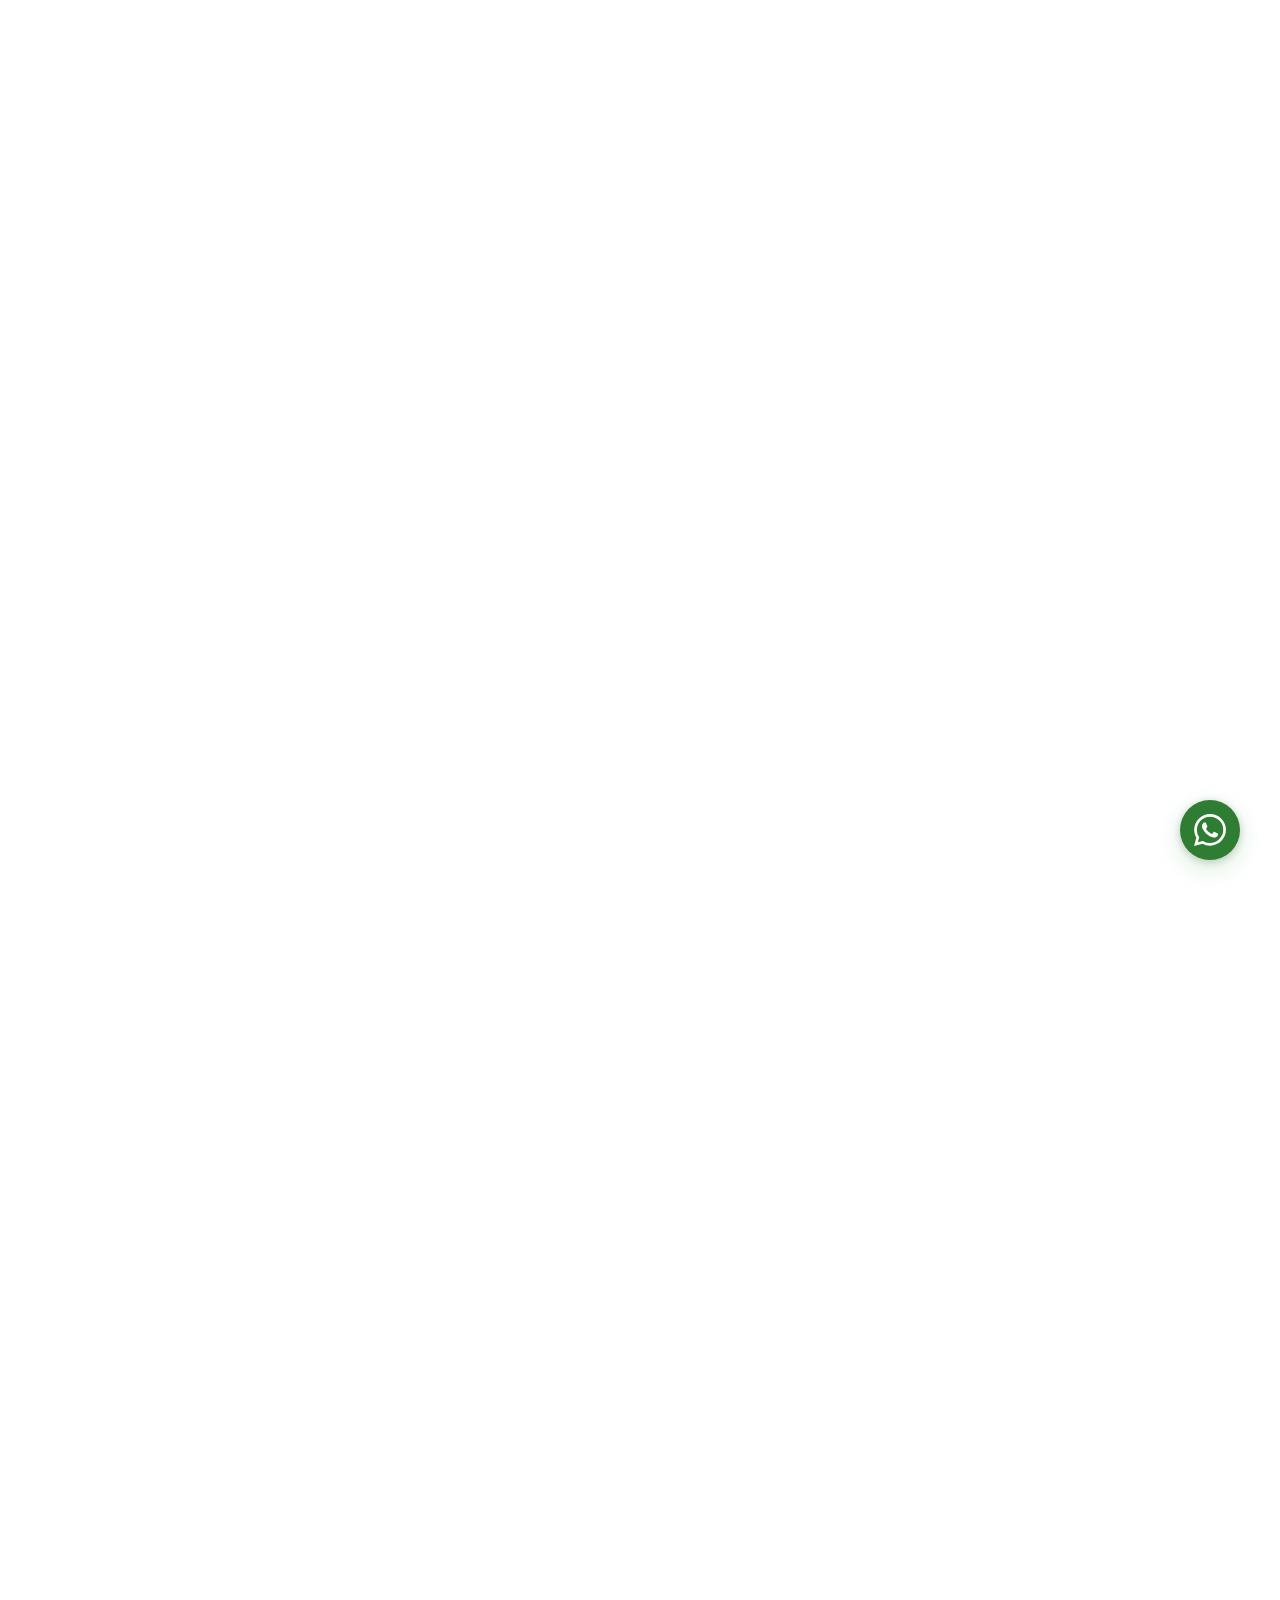
==== commit af679df2: "Add files via upload" ====
--- a/malaika-fabrics/index.html
+++ b/malaika-fabrics/index.html
@@ -102,6 +102,14 @@
         </div>
         <span class="nav__brand">Malaika Fabrics</span>
       </a>
+
+      <button class="nav__mobile-toggle" aria-label="Toggle menu" aria-expanded="false">
+        <svg viewBox="0 0 24 24" fill="none" stroke="currentColor" stroke-width="2">
+          <circle cx="12" cy="5" r="1.5"></circle>
+          <circle cx="12" cy="12" r="1.5"></circle>
+          <circle cx="12" cy="19" r="1.5"></circle>
+        </svg>
+      </button>
 
       <div class="nav__actions">
         <a class="nav__link" href="index.html">Home</a>
@@ -290,6 +298,7 @@
 <script src="js/store.js"></script>
 <script src="js/heroSlider.js"></script>
 <script src="js/intro.js"></script>
+<script src="js/mobileMenu.js"></script>
 
 <!-- Footer link update from config -->
 <script>
--- a/malaika-fabrics/css/intro.css
+++ b/malaika-fabrics/css/intro.css
@@ -20,7 +20,7 @@
 /* Premium exit: clip-path curtain lift + subtle depth movement
    The store is already rendered underneath — this reveals it */
 #intro.intro-exit {
-  animation: introExitReveal 1.2s cubic-bezier(0.65, 0, 0.35, 1) forwards;
+  animation: introExitReveal 0.8s cubic-bezier(0.65, 0, 0.35, 1) forwards;
   pointer-events: none;
 }
 
@@ -67,7 +67,7 @@
 
 /* Premium clip-path reveal for subsequent images (applied by JS) */
 .intro__img-wrap.intro-entering {
-  animation: introImgClipReveal 1.3s cubic-bezier(0.65, 0, 0.35, 1) both;
+  animation: introImgClipReveal 0.8s cubic-bezier(0.65, 0, 0.35, 1) both;
 }
 
 @keyframes introImgClipReveal {
@@ -81,7 +81,7 @@
 
 /* Counter-parallax movement on the image during reveal */
 .intro__img-wrap.intro-entering .intro__img {
-  animation: introImgParallax 1.8s cubic-bezier(0.2, 0.8, 0.2, 1) both;
+  animation: introImgParallax 1.2s cubic-bezier(0.2, 0.8, 0.2, 1) both;
 }
 
 @keyframes introImgParallax {
@@ -97,7 +97,7 @@
 .intro__img-wrap.intro-exiting {
   visibility: visible;
   z-index: 1;
-  animation: introImgExit 1s cubic-bezier(0.4, 0, 0.2, 1) both;
+  animation: introImgExit 0.6s cubic-bezier(0.4, 0, 0.2, 1) both;
 }
 
 @keyframes introImgExit {
@@ -173,19 +173,19 @@
 
   /* Start fully clipped (hidden from left) */
   clip-path: inset(0 100% 0 0);
-  animation: maskedReveal 1.2s cubic-bezier(0.65, 0, 0.35, 1) forwards;
+  animation: maskedReveal 0.8s cubic-bezier(0.65, 0, 0.35, 1) forwards;
 }
 
 /* Stagger: "Malaika" first, then "Fabrics" */
 .intro__brand-word:nth-child(1) {
-  animation-delay: 0.5s;
+  animation-delay: 0.2s;
 }
 
 .intro__brand-word:nth-child(2) {
   font-style: italic;
   font-size: clamp(2rem, 5vw, 3.5rem);
   color: var(--gold);
-  animation-delay: 0.9s;
+  animation-delay: 0.4s;
 }
 
 /* Masked directional reveal via clip-path + letter-spacing settle */
@@ -220,16 +220,16 @@
     transparent 100%
   );
   transform: translateX(-120%);
-  animation: lightSweep 0.8s cubic-bezier(0.4, 0, 0.2, 1) forwards;
+  animation: lightSweep 0.5s cubic-bezier(0.4, 0, 0.2, 1) forwards;
   pointer-events: none;
 }
 
 .intro__brand-word:nth-child(1)::after {
-  animation-delay: 1.4s;
+  animation-delay: 0.7s;
 }
 
 .intro__brand-word:nth-child(2)::after {
-  animation-delay: 1.7s;
+  animation-delay: 0.9s;
 }
 
 @keyframes lightSweep {
@@ -246,7 +246,7 @@
   width: 0;
   height: 1px;
   background: linear-gradient(90deg, transparent, var(--gold), transparent);
-  animation: lineExpand 0.8s var(--ease-out) 1.5s forwards;
+  animation: lineExpand 0.6s var(--ease-out) 0.8s forwards;
 }
 
 @keyframes lineExpand {
@@ -259,7 +259,7 @@
   align-items: center;
   gap: var(--space-md);
   opacity: 0;
-  animation: fadeInSubtle 0.8s ease 1.8s forwards;
+  animation: fadeInSubtle 0.6s ease 1.0s forwards;
 }
 
 .intro__ornament-line {
@@ -301,7 +301,7 @@
   border-radius: var(--radius-pill);
   background: transparent;
   opacity: 0;
-  animation: fadeInSubtle 0.8s ease 1.2s forwards;
+  animation: fadeInSubtle 0.6s ease 0.6s forwards;
 }
 
 #intro-skip:hover {
--- a/malaika-fabrics/css/store.css
+++ b/malaika-fabrics/css/store.css
@@ -113,6 +113,23 @@
   display: flex;
   align-items: center;
   gap: var(--space-sm);
+}
+
+/* ── Mobile Menu Toggle (hidden on desktop) ── */
+.nav__mobile-toggle {
+  display: none;
+  background: none;
+  border: none;
+  color: var(--theme-text-primary);
+  cursor: pointer;
+  padding: 8px;
+  z-index: 100;
+  transition: transform 0.3s ease;
+}
+
+.nav__mobile-toggle svg {
+  width: 24px;
+  height: 24px;
 }
 
 /* ── Nav Links — Clear, Readable, Premium Glow ── */
--- a/malaika-fabrics/css/responsive.css
+++ b/malaika-fabrics/css/responsive.css
@@ -30,13 +30,52 @@
 ══════════════════════════════════════════════ */
 @media (max-width: 768px) {
 
+  /* Prevent horizontal scroll */
+  body {
+    overflow-x: hidden;
+  }
+
   /* ── Nav ── */
   .nav {
     padding: var(--space-md) var(--space-lg);
   }
 
+  .nav__mobile-toggle {
+    display: block;
+    color: var(--theme-brand);
+  }
+
+  .nav__actions {
+    position: fixed;
+    top: 0;
+    left: 0;
+    right: 0;
+    bottom: 0;
+    background: rgba(10, 10, 10, 0.95);
+    backdrop-filter: blur(20px);
+    -webkit-backdrop-filter: blur(20px);
+    flex-direction: column;
+    justify-content: center;
+    align-items: center;
+    gap: var(--space-xl);
+    opacity: 0;
+    pointer-events: none;
+    transform: translateY(-20px);
+    transition: all 0.4s var(--ease-out);
+    z-index: 99;
+  }
+
+  .nav__actions--open {
+    opacity: 1;
+    pointer-events: auto;
+    transform: translateY(0);
+  }
+
   .nav__actions .nav__link {
-    display: none;
+    display: block;
+    font-size: 1.4rem;
+    color: var(--white);
+    letter-spacing: 0.2em;
   }
 
   /* ── Hero ── */
